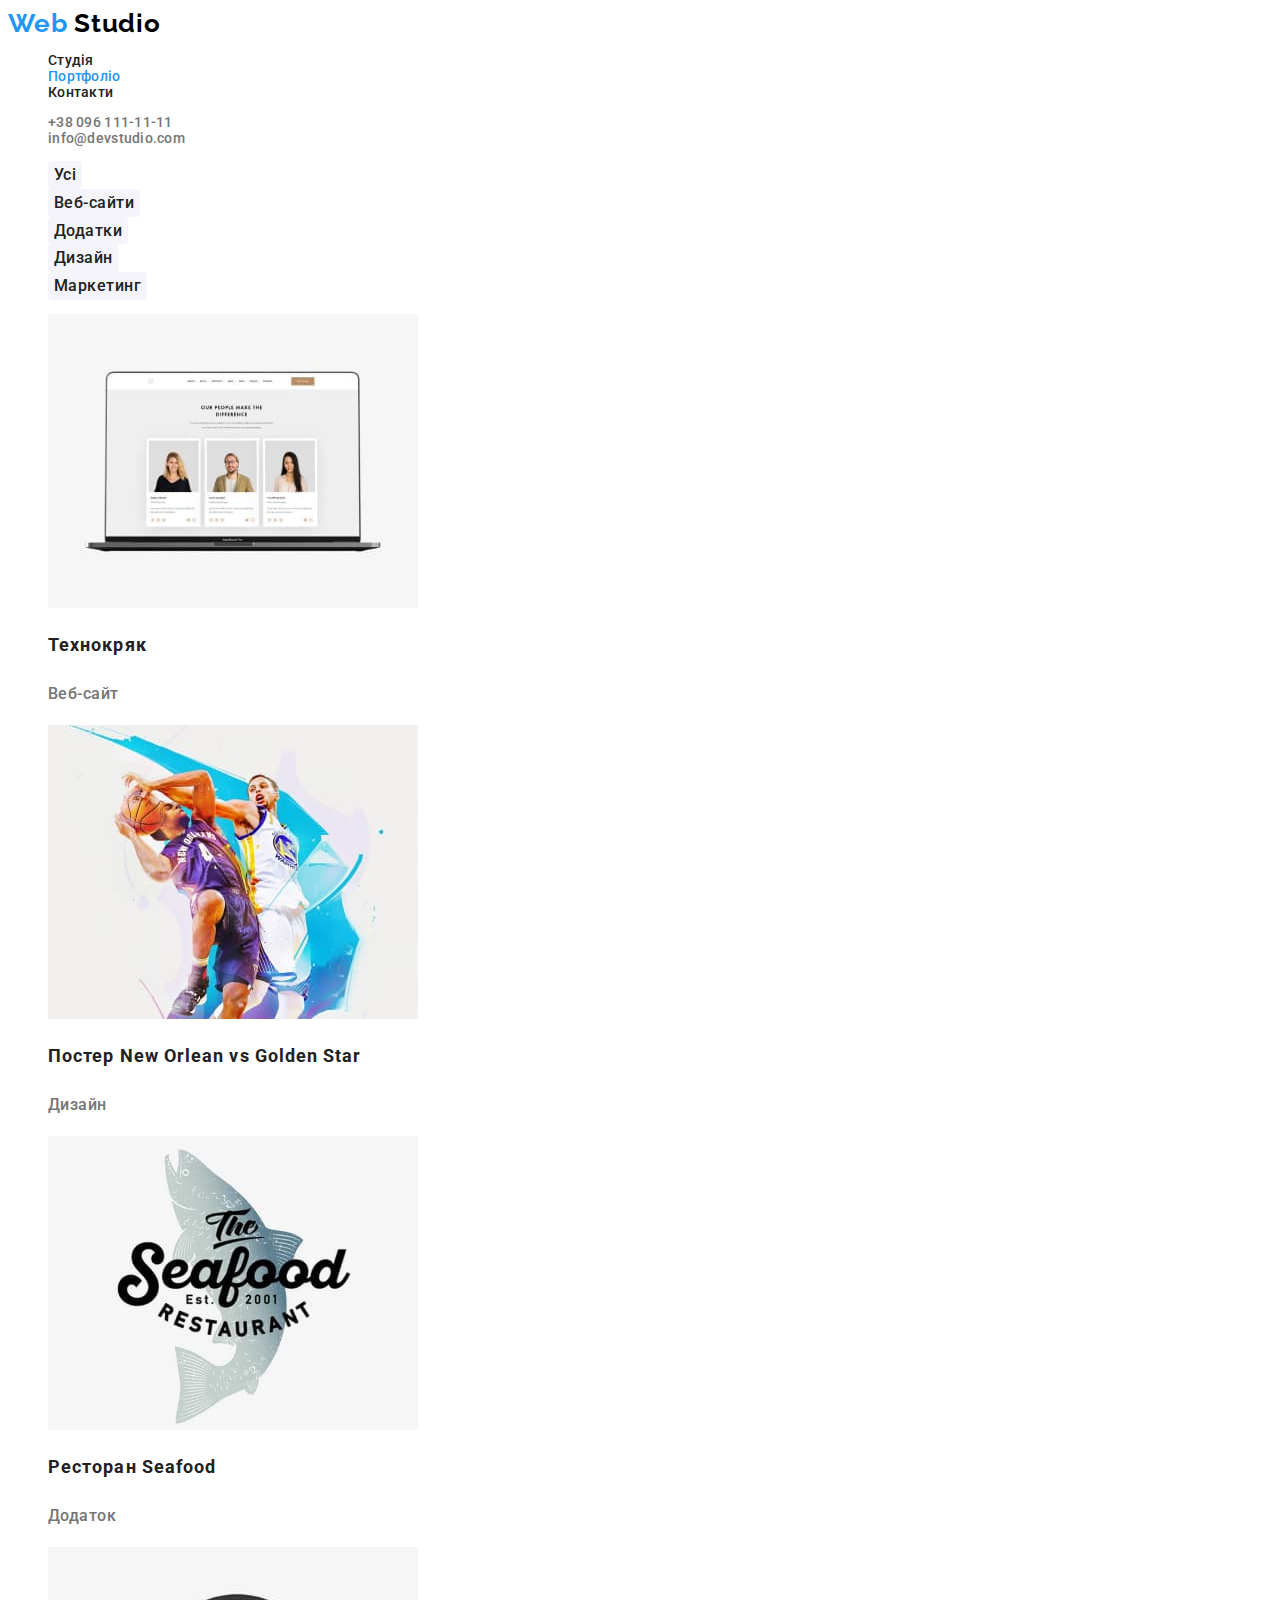
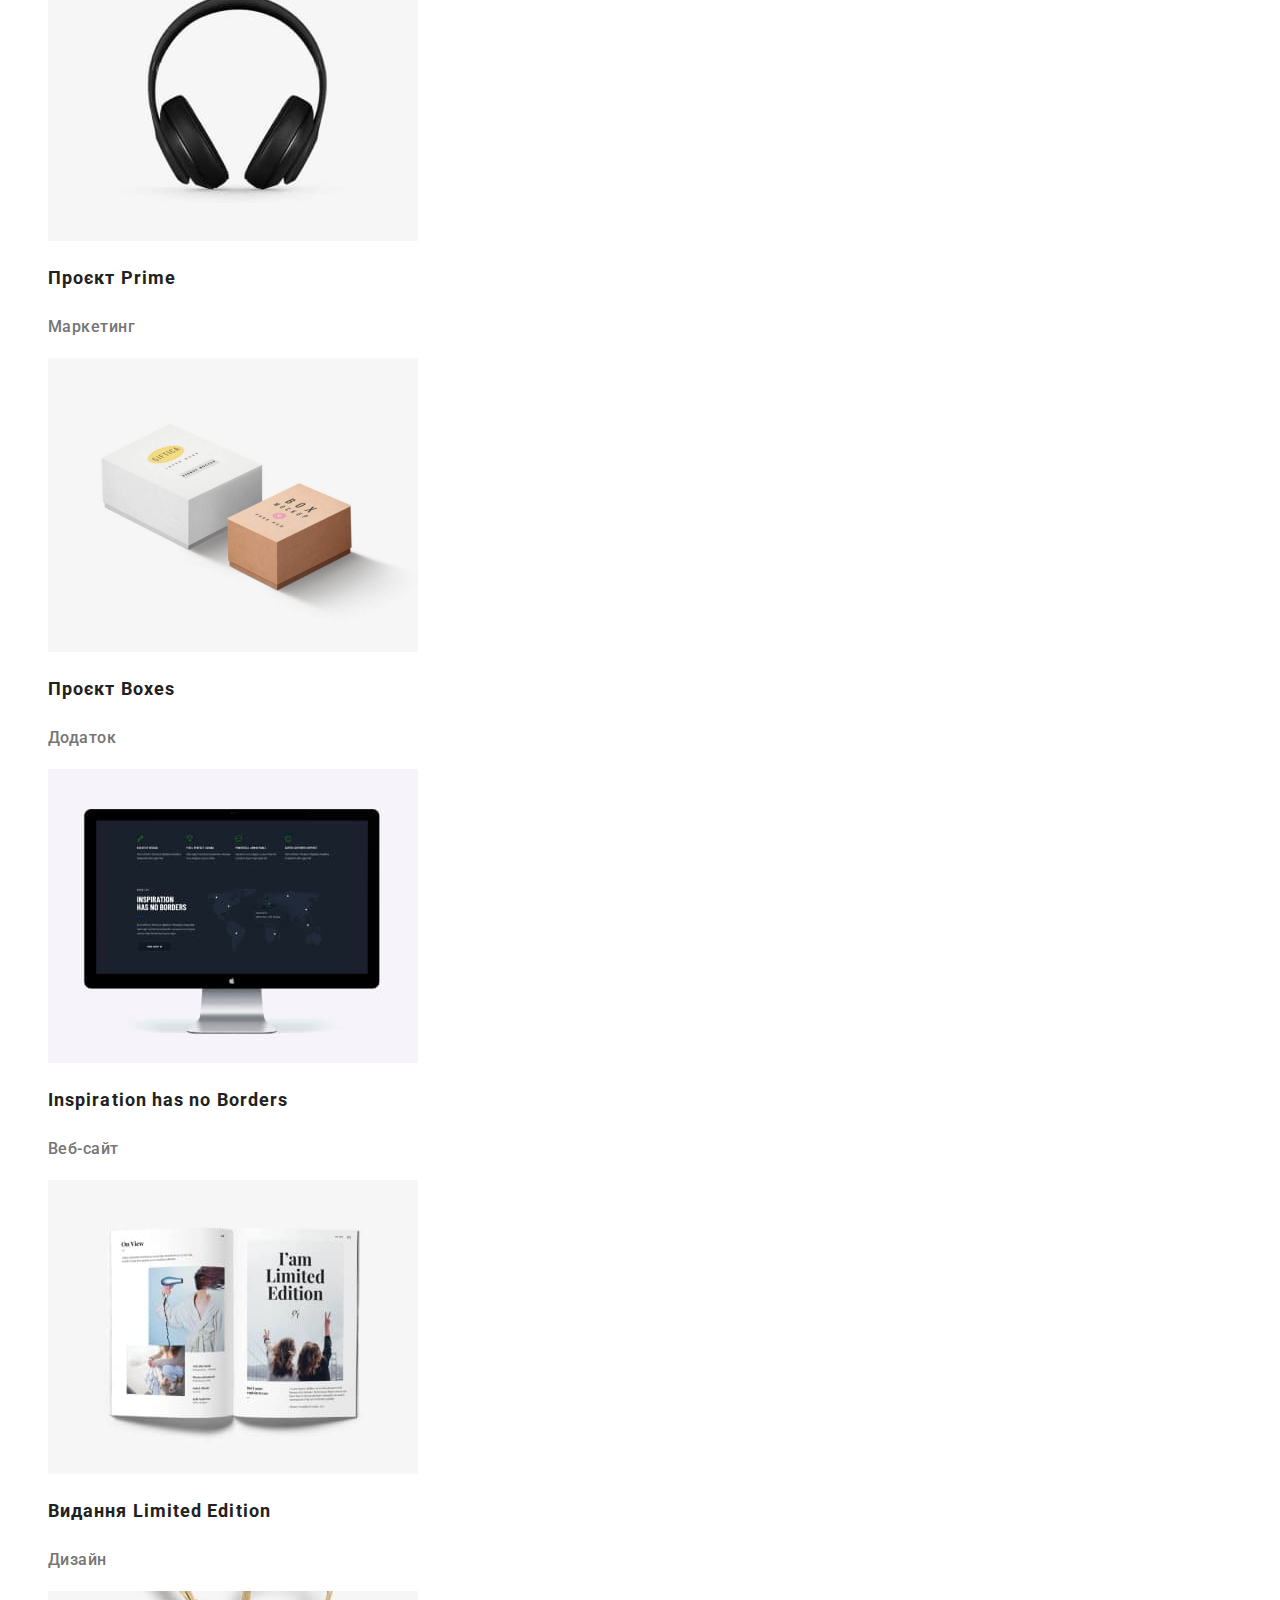
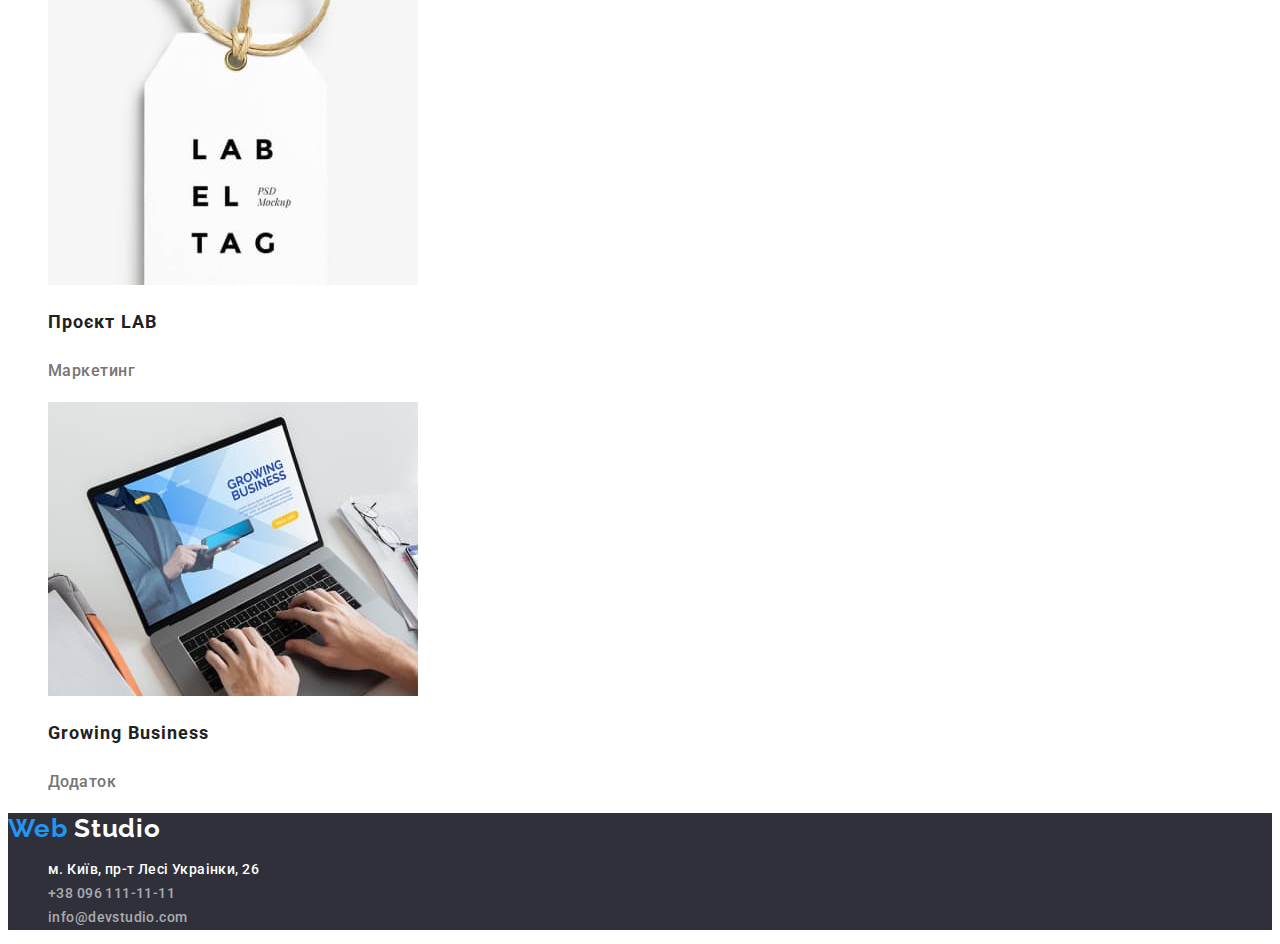
==== portfolio.html @ 2ae1aea3 "clone from hm-02" ====
<!DOCTYPE html>
<html lang="uk">
  <head>
    <meta charset="UTF-8" />
    <meta http-equiv="X-UA-Compatible" content="IE=edge" />
    <meta name="viewport" content="width=device-width, initial-scale=1.0" />
    <title>Portfolio</title>
    <link rel="preconnect" href="https://fonts.googleapis.com" />
    <link rel="preconnect" href="https://fonts.gstatic.com" crossorigin />
    <link
      href="https://fonts.googleapis.com/css2?family=Raleway:wght@700&family=Roboto:wght@400;500;700;900&display=swap"
      rel="stylesheet"
    />
    <link rel="stylesheet" href="./css/styles.css" />
  </head>

  <body>
    <!----------------------HEADER--------------------------------------------->
    <header class="header">
      <nav class="header-navigation">
        <a class="logo link" lang="en" href="./index.html">
          <span>Web</span>
          Studio
        </a>
        <ul class="header-list list">
          <li class="header-item">
            <a class="header-link link" href="./index.html">Студія</a>
          </li>
          <li class="header-item">
            <a class="header-link link current" href="./portfolio.html"
              >Портфоліо</a
            >
          </li>
          <li class="header-item">
            <a class="header-link link" href="#">Контакти</a>
          </li>
        </ul>
      </nav>
      <ul class="header-contacts list">
        <li class="header-item">
          <a class="header-tel link" href="tel:+380961111111"
            >+38 096 111-11-11</a
          >
        </li>
        <li class="header-item">
          <a class="header-mailto link" href="mailto:info@devstudio.com"
            >info@devstudio.com</a
          >
        </li>
      </ul>
    </header>

    <main class="prt-main">
      <!---------------------HERO------------------------------------->
      <section class="prt-hero">
        <h1 class="prt-hero-title">Перелік наших робіт</h1>
        <!--h1 - це неявний заголовок, його не має на макеті. Його буде скрито за допомогою CSS-->
        <ul class="prt-hero-list list">
          <li class="prt-hero-item">
            <button class="prt-hero-btn pointer" type="button">Усі</button>
          </li>

          <li>
            <button class="prt-hero-btn pointer" type="button">
              Веб-сайти
            </button>
          </li>

          <li>
            <button class="prt-hero-btn pointer" type="button">Додатки</button>
          </li>

          <li>
            <button class="prt-hero-btn pointer" type="button">Дизайн</button>
          </li>

          <li>
            <button class="prt-hero-btn pointer" type="button">
              Маркетинг
            </button>
          </li>
        </ul>
      </section>
      <!-----------------CASES---------------------------------->
      <section class="prt-cases">
        <ul class="prt-list list">
          <li class="prt-list-item">
            <img
              src="./images/website-tehno.jpg"
              width="370"
              alt="вебсайт технокряк"
            />
            <h2 class="prt-h2-style">Технокряк</h2>
            <p class="prt-p-style">Веб-сайт</p>
          </li>

          <li class="prt-list-item">
            <img
              src="./images/basketbol.jpg"
              width="370"
              alt="Постер New Orlean vs Golden Star"
            />
            <h2 class="prt-h2-style">Постер New Orlean vs Golden Star</h2>
            <p class="prt-p-style">Дизайн</p>
          </li>

          <li class="prt-list-item">
            <img
              src="./images/restaurant-seafood.jpg"
              width="370"
              alt="Ресторан Seafood"
            />
            <h2 class="prt-h2-style">Ресторан Seafood</h2>
            <p class="prt-p-style">Додаток</p>
          </li>

          <li class="prt-list-item">
            <img
              src="./images/project-prime.jpg"
              width="370"
              alt="Проєкт Prime"
            />
            <h2 class="prt-h2-style">Проєкт Prime</h2>
            <p class="prt-p-style">Маркетинг</p>
          </li>

          <li class="prt-list-item">
            <img
              src="./images/project-boxes.png"
              width="370"
              alt="Проєкт Boxes"
            />
            <h2 class="prt-h2-style">Проєкт Boxes</h2>
            <p class="prt-p-style">Додаток</p>
          </li>

          <li class="prt-list-item">
            <img
              src="./images/inspiration.jpg"
              width="370"
              alt="Inspiration has no Borders"
            />
            <h2 class="prt-h2-style">Inspiration has no Borders</h2>
            <p class="prt-p-style">Веб-сайт</p>
          </li>

          <li class="prt-list-item">
            <img
              src="./images/limited-edition.jpg"
              width="370"
              alt="Видання Limited Edition"
            />
            <h2 class="prt-h2-style">Видання Limited Edition</h2>
            <p class="prt-p-style">Дизайн</p>
          </li>

          <li class="prt-list-item">
            <img src="./images/project-lab.jpg" width="370" alt="Проєкт LAB" />
            <h2 class="prt-h2-style">Проєкт LAB</h2>
            <p class="prt-p-style">Маркетинг</p>
          </li>

          <li class="prt-list-item">
            <img
              src="./images/growing-business.jpg"
              width="370"
              alt="Growing Business"
            />
            <h2 class="prt-h2-style">Growing Business</h2>
            <p class="prt-p-style">Додаток</p>
          </li>
        </ul>
      </section>
    </main>
    <!---------------------FOOTER--------------------------------------------->
    <footer class="footer">
      <a class="logo link" lang="en" href="./index.html">
        <span>Web</span>
        Studio
      </a>
      <address class="address">
        <ul class="address-list list">
          <li class="address-item">
            <a
              class="address-map link"
              href="https://goo.gl/maps/CPtrU1FHBa2aNyZL9"
              target="_blank"
              rel="noopener noreferrer nofollow"
            >
              м. Київ, пр-т Лесі Украінки, 26
            </a>
          </li>

          <li class="address-contacts">
            <a class="address-tel link" href="tel:+380961111111"
              >+38 096 111-11-11</a
            >
          </li>
          <li class="address-contacts">
            <a class="address-mailto link" href="mailto:info@devstudio.com"
              >info@devstudio.com</a
            >
          </li>
        </ul>
      </address>
    </footer>
  </body>
</html>
---- css/styles.css ----
:root {
  --first-title-color: #ffffff;
  --header-link-color: #212121;
  --header-contacts-color: #757575;
  --btn-color: #ffffff;
  --btn-background: #2196f3;
  --second-title-color: #212121;
  --third-title-color: #212121;
  --text-color: #757575;
  --footer-logo-color: #ffffff;
  --prt-hero-btn-color: #212121;
  --prt-h2-style-color: #212121;
  --prt-p-style-color: #757575;
  --header-footer-hover-focus-color: #2196f3;
}

body {
  font-family: 'Roboto', sans-serif;
  font-weight: 500;
  font-size: 14px;
  line-height: 1.14;
  /*letter-spacing: 0.03em; 
  використання у body дає зміщення літер*/
}

/* ------------------------------------HEADER--------------------*/
.list {
  list-style: none;
}

.link {
  text-decoration: none;
}

.pointer {
  cursor: pointer;
}

.header-link:hover,
.header-tel:hover,
.header-mailto:hover,
.header-link:focus,
.header-tel:focus,
.header-mailto:focus,
.header-link.current {
  color: var(--header-footer-hover-focus-color);
} /*--без використання var(), оскільки в даному макеті
мають однаковий колір--*/

.logo {
  font-family: 'Raleway', sans-serif;
  font-weight: 700;
  font-size: 26px;
  line-height: 1.19;
  letter-spacing: 0.03em;
  color: #000000;
} /*--без використання var(), логоти лише один--*/

.logo span {
  color: #2196f3;
} /*--без використання var(), логотип лише один--*/

.header-tel,
.header-mailto {
  /* font-weight: 500;*/
  /* font-size: 14px;*/
  /*line-height: 1.14;*/
  letter-spacing: 0.02em;
  color: #757575;
} /*--без використання var(), тел. та ел.адреса по одному--*/

.header-link {
  /*  font-weight: 500;*/
  /* font-size: 14px;*/
  /*line-height: 1.14;*/
  letter-spacing: 0.02em;
  color: var(--header-link-color);
}
/* ------------------------------HERO------------------------------*/
.hero,
.footer {
  background: #2f303a;
} /*--без використання var() - один стиль і їх по одному в макеті--*/

.hero-title {
  font-weight: 900;
  font-size: 44px;
  line-height: 1.36;
  letter-spacing: 0.06em;
  text-transform: uppercase;
  color: var(--first-title-color);
}

.hero-btn {
  background: var(--btn-background);
  box-shadow: 0px 4px 4px rgba(0, 0, 0, 0.15);
  border-radius: 4px;
  font-family: 'Roboto', sans-serif;
  font-weight: 700;
  font-size: 16px;
  line-height: 1.88;
  display: flex;
  align-items: center;
  letter-spacing: 0.06em;
  color: var(--btn-color);
}
/* -------------------------------OUR ADVANTAGES--------------------*/
.advantages h2 {
  color: transparent;
  display: none;
}
.advantages-title {
  /*font-weight: 700;*/
  font-size: 14px;
  /*line-height: 1.14;*/
  letter-spacing: 0.03em;
  text-transform: uppercase;
  color: var(--third-title-color);
}
.advantages-text {
  /* font-size: 14px;*/
  line-height: 1.71;
  letter-spacing: 0.03em;
  color: var(--text-color);
}
/* ------------------------------------WHAT WE DO--------------------*/
.whatwedo-title {
  /*  font-weight: 700; */
  font-size: 36px;
  line-height: 1.16;
  letter-spacing: 0.03em;
  color: var(--second-title-color);
}
/* ------------------------------------TEAM--------------------------*/
.team-title {
  /* font-weight: 700; */
  font-size: 36px;
  line-height: 1.16;
  letter-spacing: 0.03em;
  color: var(--second-title-color);
}
.team-photo-title {
  font-weight: 500;
  font-size: 16px;
  line-height: 1.18;
  letter-spacing: 0.03em;
  color: var(--third-title-color);
}
.team-text {
  font-size: 16px;
  line-height: 1.18;
  letter-spacing: 0.03em;
  color: var(--text-color);
}
/* ------------------------------------FOOTER--------------------------*/

.footer > .logo {
  color: #ffffff; /*--без використання var(),
	кольор у footer відрізняється від кольору у header--*/
}

.address-map {
  font-style: normal;
  /*font-size: 14px;*/
  line-height: 1.71;
  letter-spacing: 0.03em;
  color: var(--footer-logo-color);
}
.address-tel,
.address-mailto {
  font-style: normal;
  /*font-size: 14px;*/
  line-height: 1.71;
  letter-spacing: 0.03em;
  color: rgba(255, 255, 255, 0.6);
  /*--без використання var(), кольор у footer 
  відрізняється від кольору header--*/
}

/* ------------------P--O--R--T--F--O--L--I--O--------------------------*/
/* ------------------------------HERO------------------------------*/
.prt-hero-title {
  color: transparent;
  display: none;
}

.prt-hero-btn {
  font-family: 'Roboto', sans-serif;
  font-weight: 500;
  font-size: 16px;
  line-height: 1.62;
  letter-spacing: 0.03em;
  color: #212121;
  background: #f5f4fa;
  border-radius: 4px;
  border: none;
}

.prt-hero-btn:hover,
.prt-hero-btn:focus {
  background: var(--btn-background);
  color: var(--btn-color);
}
.prt-h2-style {
  /* font-weight: 700;*/
  font-size: 18px;
  line-height: 2;
  letter-spacing: 0.06em;
  color: var(--prt-h2-style-color);
}
.prt-p-style {
  font-size: 16px;
  line-height: 1.88;
  letter-spacing: 0.03em;
  color: var(--prt-p-style-color);
}
.address-map:hover,
.address-tel:hover,
.address-mailto:hover,
.address-map:focus,
.address-tel:focus,
.address-mailto:focus {
  color: var(--header-footer-hover-focus-color);
}
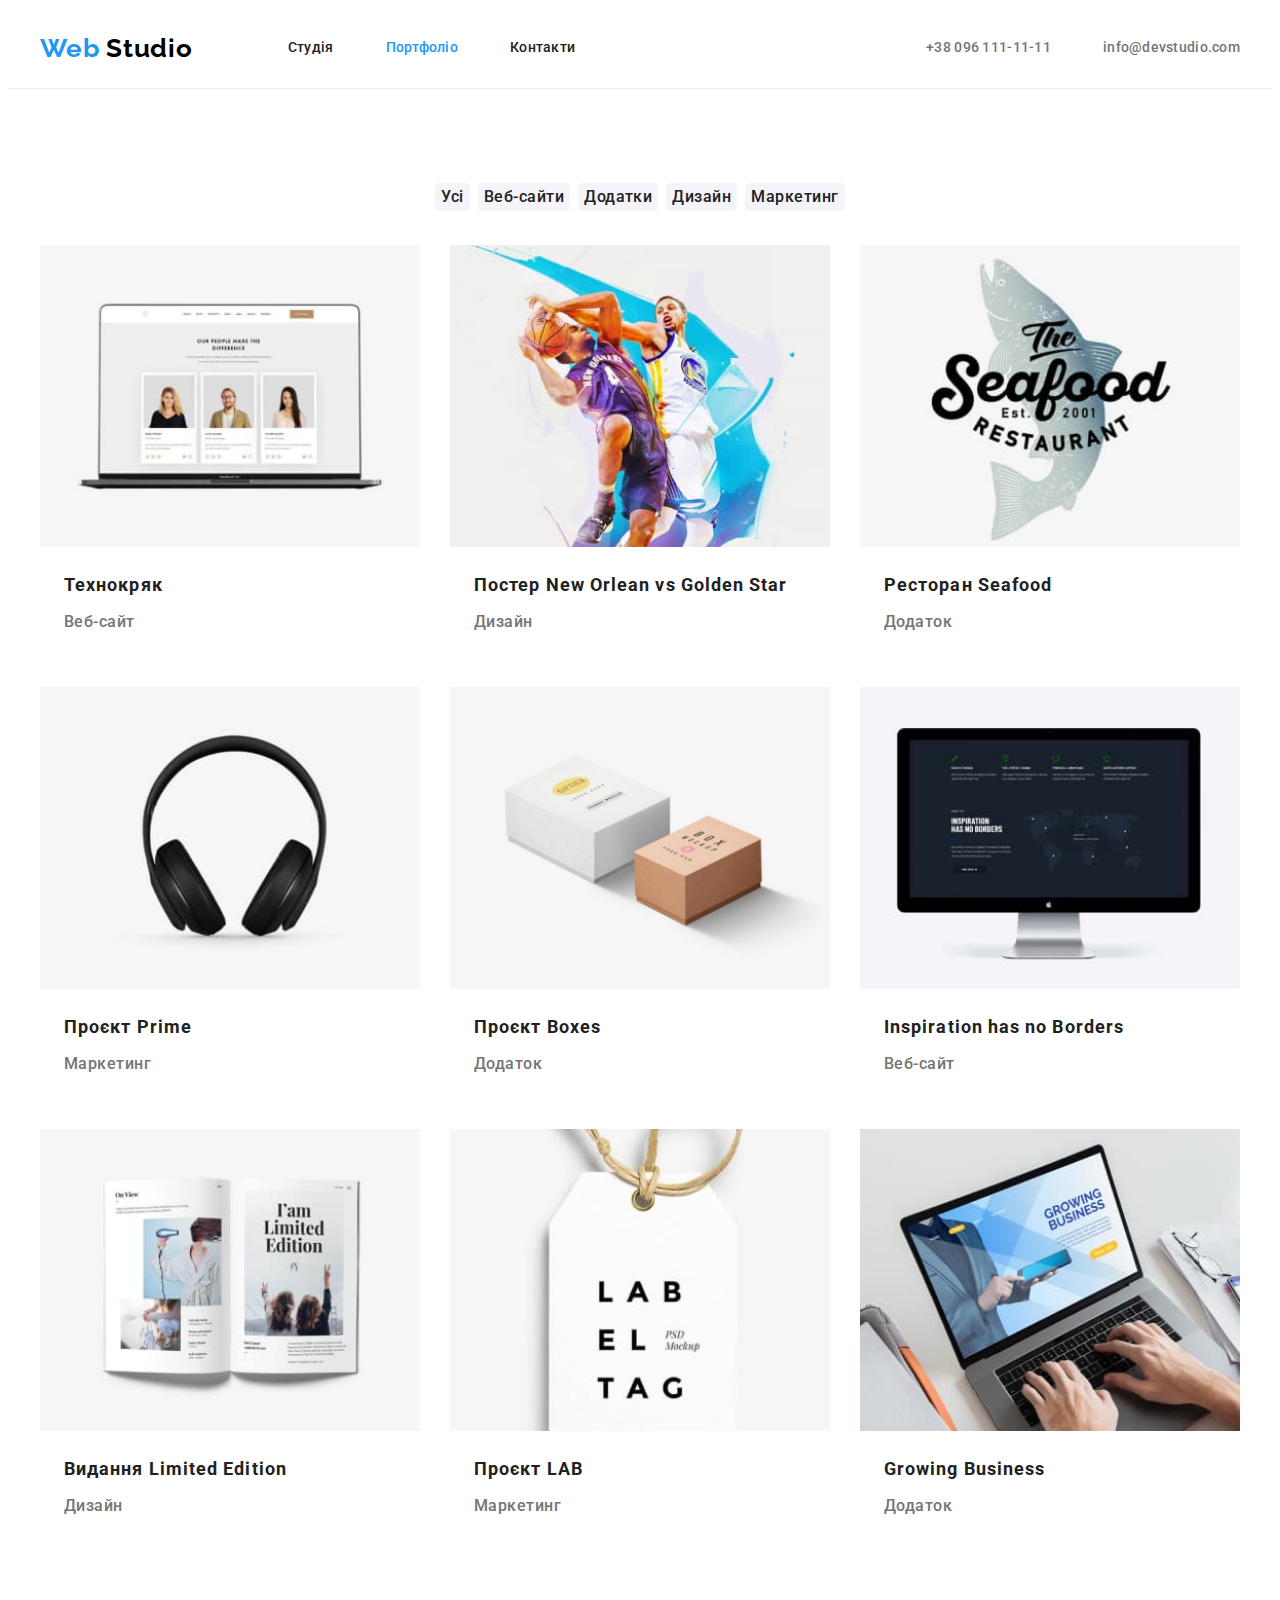
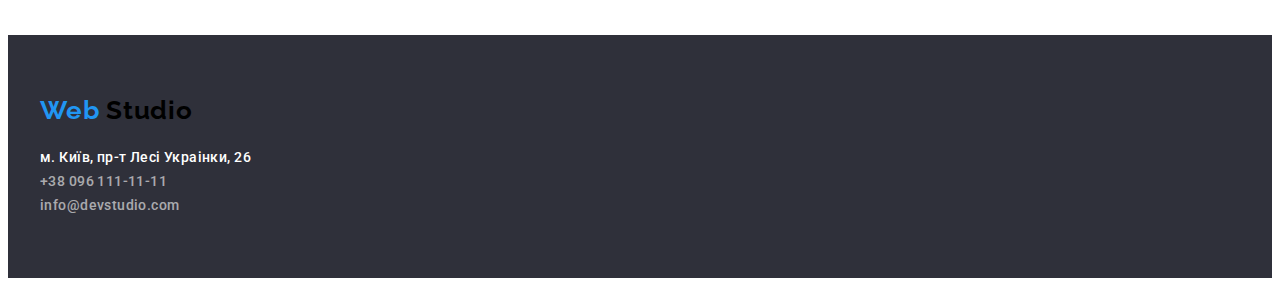
==== commit a7f311e0: "HW-03 done" ====
--- a/portfolio.html
+++ b/portfolio.html
@@ -1,208 +1,218 @@
 <!DOCTYPE html>
 <html lang="uk">
-  <head>
-    <meta charset="UTF-8" />
-    <meta http-equiv="X-UA-Compatible" content="IE=edge" />
-    <meta name="viewport" content="width=device-width, initial-scale=1.0" />
-    <title>Portfolio</title>
-    <link rel="preconnect" href="https://fonts.googleapis.com" />
-    <link rel="preconnect" href="https://fonts.gstatic.com" crossorigin />
-    <link
-      href="https://fonts.googleapis.com/css2?family=Raleway:wght@700&family=Roboto:wght@400;500;700;900&display=swap"
-      rel="stylesheet"
-    />
-    <link rel="stylesheet" href="./css/styles.css" />
-  </head>
-
-  <body>
-    <!----------------------HEADER--------------------------------------------->
-    <header class="header">
-      <nav class="header-navigation">
-        <a class="logo link" lang="en" href="./index.html">
-          <span>Web</span>
-          Studio
-        </a>
-        <ul class="header-list list">
-          <li class="header-item">
-            <a class="header-link link" href="./index.html">Студія</a>
-          </li>
-          <li class="header-item">
-            <a class="header-link link current" href="./portfolio.html"
-              >Портфоліо</a
-            >
-          </li>
-          <li class="header-item">
-            <a class="header-link link" href="#">Контакти</a>
-          </li>
-        </ul>
-      </nav>
-      <ul class="header-contacts list">
-        <li class="header-item">
-          <a class="header-tel link" href="tel:+380961111111"
-            >+38 096 111-11-11</a
-          >
-        </li>
-        <li class="header-item">
-          <a class="header-mailto link" href="mailto:info@devstudio.com"
-            >info@devstudio.com</a
-          >
-        </li>
-      </ul>
-    </header>
-
-    <main class="prt-main">
-      <!---------------------HERO------------------------------------->
-      <section class="prt-hero">
-        <h1 class="prt-hero-title">Перелік наших робіт</h1>
-        <!--h1 - це неявний заголовок, його не має на макеті. Його буде скрито за допомогою CSS-->
-        <ul class="prt-hero-list list">
-          <li class="prt-hero-item">
-            <button class="prt-hero-btn pointer" type="button">Усі</button>
-          </li>
-
-          <li>
-            <button class="prt-hero-btn pointer" type="button">
-              Веб-сайти
-            </button>
-          </li>
-
-          <li>
-            <button class="prt-hero-btn pointer" type="button">Додатки</button>
-          </li>
-
-          <li>
-            <button class="prt-hero-btn pointer" type="button">Дизайн</button>
-          </li>
-
-          <li>
-            <button class="prt-hero-btn pointer" type="button">
-              Маркетинг
-            </button>
-          </li>
-        </ul>
-      </section>
-      <!-----------------CASES---------------------------------->
-      <section class="prt-cases">
-        <ul class="prt-list list">
-          <li class="prt-list-item">
-            <img
-              src="./images/website-tehno.jpg"
-              width="370"
-              alt="вебсайт технокряк"
-            />
-            <h2 class="prt-h2-style">Технокряк</h2>
-            <p class="prt-p-style">Веб-сайт</p>
-          </li>
-
-          <li class="prt-list-item">
-            <img
-              src="./images/basketbol.jpg"
-              width="370"
-              alt="Постер New Orlean vs Golden Star"
-            />
-            <h2 class="prt-h2-style">Постер New Orlean vs Golden Star</h2>
-            <p class="prt-p-style">Дизайн</p>
-          </li>
-
-          <li class="prt-list-item">
-            <img
-              src="./images/restaurant-seafood.jpg"
-              width="370"
-              alt="Ресторан Seafood"
-            />
-            <h2 class="prt-h2-style">Ресторан Seafood</h2>
-            <p class="prt-p-style">Додаток</p>
-          </li>
-
-          <li class="prt-list-item">
-            <img
-              src="./images/project-prime.jpg"
-              width="370"
-              alt="Проєкт Prime"
-            />
-            <h2 class="prt-h2-style">Проєкт Prime</h2>
-            <p class="prt-p-style">Маркетинг</p>
-          </li>
-
-          <li class="prt-list-item">
-            <img
-              src="./images/project-boxes.png"
-              width="370"
-              alt="Проєкт Boxes"
-            />
-            <h2 class="prt-h2-style">Проєкт Boxes</h2>
-            <p class="prt-p-style">Додаток</p>
-          </li>
-
-          <li class="prt-list-item">
-            <img
-              src="./images/inspiration.jpg"
-              width="370"
-              alt="Inspiration has no Borders"
-            />
-            <h2 class="prt-h2-style">Inspiration has no Borders</h2>
-            <p class="prt-p-style">Веб-сайт</p>
-          </li>
-
-          <li class="prt-list-item">
-            <img
-              src="./images/limited-edition.jpg"
-              width="370"
-              alt="Видання Limited Edition"
-            />
-            <h2 class="prt-h2-style">Видання Limited Edition</h2>
-            <p class="prt-p-style">Дизайн</p>
-          </li>
-
-          <li class="prt-list-item">
-            <img src="./images/project-lab.jpg" width="370" alt="Проєкт LAB" />
-            <h2 class="prt-h2-style">Проєкт LAB</h2>
-            <p class="prt-p-style">Маркетинг</p>
-          </li>
-
-          <li class="prt-list-item">
-            <img
-              src="./images/growing-business.jpg"
-              width="370"
-              alt="Growing Business"
-            />
-            <h2 class="prt-h2-style">Growing Business</h2>
-            <p class="prt-p-style">Додаток</p>
-          </li>
-        </ul>
-      </section>
-    </main>
-    <!---------------------FOOTER--------------------------------------------->
-    <footer class="footer">
-      <a class="logo link" lang="en" href="./index.html">
-        <span>Web</span>
-        Studio
-      </a>
-      <address class="address">
-        <ul class="address-list list">
-          <li class="address-item">
-            <a
-              class="address-map link"
-              href="https://goo.gl/maps/CPtrU1FHBa2aNyZL9"
-              target="_blank"
-              rel="noopener noreferrer nofollow"
-            >
-              м. Київ, пр-т Лесі Украінки, 26
-            </a>
-          </li>
-
-          <li class="address-contacts">
-            <a class="address-tel link" href="tel:+380961111111"
-              >+38 096 111-11-11</a
-            >
-          </li>
-          <li class="address-contacts">
-            <a class="address-mailto link" href="mailto:info@devstudio.com"
-              >info@devstudio.com</a
-            >
-          </li>
-        </ul>
-      </address>
-    </footer>
-  </body>
+	<head>
+		<meta charset="UTF-8" />
+		<meta http-equiv="X-UA-Compatible" content="IE=edge" />
+		<meta name="viewport" content="width=device-width, initial-scale=1.0" />
+		<title>Portfolio</title>
+		<link rel="preconnect" href="https://fonts.googleapis.com" />
+		<link rel="preconnect" href="https://fonts.gstatic.com" crossorigin />
+		<link
+			href="https://fonts.googleapis.com/css2?family=Raleway:wght@700&family=Roboto:wght@400;500;700;900&display=swap"
+			rel="stylesheet"
+		/>
+		<link
+			rel="stylesheet"
+			href="https://cdnjs.cloudflare.com/ajax/libs/modern-normalize/1.1.0/modern-normalize.min.css"
+			integrity="sha512-wpPYUAdjBVSE4KJnH1VR1HeZfpl1ub8YT/NKx4PuQ5NmX2tKuGu6U/JRp5y+Y8XG2tV+wKQpNHVUX03MfMFn9Q=="
+			crossorigin="anonymous"
+			referrerpolicy="no-referrer"
+		/>
+		<link rel="stylesheet" href="./css/styles.css" />
+	</head>
+
+	<body>
+		<!----------HEADER------------->
+		<header class="header">
+			<div class="container">
+				<nav class="header-nav">
+					<a class="logo link" lang="en" href="./index.html">
+						<span>Web</span>
+						Studio
+					</a>
+					<ul class="header-list list">
+						<li class="item">
+							<a class="header-link link" href="./index.html">Студія</a>
+						</li>
+
+						<li class="item">
+							<a class="header-link link current" href="./portfolio.html">Портфоліо</a>
+						</li>
+
+						<li class="item">
+							<a class="header-link link" href="#">Контакти</a>
+						</li>
+					</ul>
+					<ul class="header-contacts list">
+						<li class="item">
+							<a class="header-tel link" href="tel:+380961111111">+38 096 111-11-11</a>
+						</li>
+
+						<li class="item">
+							<a class="header-mailto link" href="mailto:info@devstudio.com">info@devstudio.com</a>
+						</li>
+					</ul>
+				</nav>
+			</div>
+		</header>
+
+		<main class="prt-main">
+			<!----------HERO------------->
+			<div class="container">
+				<section class="prt-hero">
+					<h1 class="prt-hero-title visually-hidden">Перелік наших робіт</h1>
+					<!--h1 - це неявний заголовок, його не має на макеті. Його буде скрито за допомогою CSS-->
+					<ul class="prt-hero-list list">
+						<li class="item">
+							<button class="prt-hero-btn pointer" type="button">Усі</button>
+						</li>
+
+						<li class="item">
+							<button class="prt-hero-btn pointer" type="button">Веб-сайти</button>
+						</li>
+
+						<li class="item">
+							<button class="prt-hero-btn pointer" type="button">Додатки</button>
+						</li>
+
+						<li class="item">
+							<button class="prt-hero-btn pointer" type="button">Дизайн</button>
+						</li>
+
+						<li class="item">
+							<button class="prt-hero-btn pointer" type="button">Маркетинг</button>
+						</li>
+					</ul>
+				</section>
+			</div>
+
+			<!----------CASES------------>
+			<div class="container">
+				<section class="prt-cases">
+					<ul class="prt-list list">
+						<li class="item">
+							<div class="card-img">
+								<img src="./images/website-tehno.jpg" width="370" alt="вебсайт технокряк" />
+							</div>
+							<div class="card-footer">
+								<h2 class="second-title">Технокряк</h2>
+								<p class="text">Веб-сайт</p>
+							</div>
+						</li>
+
+						<li class="item">
+							<div class="card-img">
+								<img src="./images/basketbol.jpg" width="370" alt="Постер New Orlean vs Golden Star" />
+							</div>
+							<div class="card-footer">
+								<h2 class="second-title">Постер New Orlean vs Golden Star</h2>
+								<p class="text">Дизайн</p>
+							</div>
+						</li>
+
+						<li class="item">
+							<div class="card-img">
+								<img src="./images/restaurant-seafood.jpg" width="370" alt="Ресторан Seafood" />
+							</div>
+							<div class="card-footer">
+								<h2 class="second-title">Ресторан Seafood</h2>
+								<p class="text">Додаток</p>
+							</div>
+						</li>
+
+						<li class="item">
+							<div class="card-img">
+								<img src="./images/project-prime.jpg" width="370" alt="Проєкт Prime" />
+							</div>
+							<div class="div card-footer">
+								<h2 class="second-title">Проєкт Prime</h2>
+								<p class="text">Маркетинг</p>
+							</div>
+						</li>
+
+						<li class="item">
+							<div class="card-img">
+								<img src="./images/project-boxes.png" width="370" alt="Проєкт Boxes" />
+							</div>
+							<div class="card-footer">
+								<h2 class="second-title">Проєкт Boxes</h2>
+								<p class="text">Додаток</p>
+							</div>
+						</li>
+
+						<li class="item">
+							<div class="card-img">
+								<img src="./images/inspiration.jpg" width="370" alt="Inspiration has no Borders" />
+							</div>
+							<div class="card-footer">
+								<h2 class="second-title">Inspiration has no Borders</h2>
+								<p class="text">Веб-сайт</p>
+							</div>
+						</li>
+
+						<li class="item">
+							<div class="card-img">
+								<img src="./images/limited-edition.jpg" width="370" alt="Видання Limited Edition" />
+							</div>
+							<div class="card-footer">
+								<h2 class="second-title">Видання Limited Edition</h2>
+								<p class="text">Дизайн</p>
+							</div>
+						</li>
+
+						<li class="item">
+							<div class="card-img">
+								<img src="./images/project-lab.jpg" width="370" alt="Проєкт LAB" />
+							</div>
+							<div class="card-footer">
+								<h2 class="second-title">Проєкт LAB</h2>
+								<p class="text">Маркетинг</p>
+							</div>
+						</li>
+
+						<li class="item">
+							<div class="card-img">
+								<img src="./images/growing-business.jpg" width="370" alt="Growing Business" />
+							</div>
+							<div class="card-footer">
+								<h2 class="second-title">Growing Business</h2>
+								<p class="text">Додаток</p>
+							</div>
+						</li>
+					</ul>
+				</section>
+			</div>
+		</main>
+
+		<!---------- FOOTER ---------->
+		<footer class="footer">
+			<div class="container footer-style">
+				<a class="logo link" lang="en" href="./index.html">
+					<span>Web</span>
+					Studio
+				</a>
+				<address class="address">
+					<ul class="address-list list">
+						<li class="address-item">
+							<a
+								class="address-map link"
+								href="https://goo.gl/maps/CPtrU1FHBa2aNyZL9"
+								target="_blank"
+								rel="noopener noreferrer nofollow"
+							>
+								м. Київ, пр-т Лесі Украінки, 26
+							</a>
+						</li>
+
+						<li class="address-contacts">
+							<a class="address-tel link" href="tel:+380961111111">+38 096 111-11-11</a>
+						</li>
+						<li class="address-contacts">
+							<a class="address-mailto link" href="mailto:info@devstudio.com">info@devstudio.com</a>
+						</li>
+					</ul>
+				</address>
+			</div>
+		</footer>
+	</body>
 </html>
--- a/css/styles.css
+++ b/css/styles.css
@@ -1,39 +1,123 @@
+body {
+	font-family: "Roboto", sans-serif;
+	font-weight: 500;
+	font-size: 14px;
+	line-height: 1.14;
+	color: #212121;
+}
+
 :root {
-  --first-title-color: #ffffff;
-  --header-link-color: #212121;
-  --header-contacts-color: #757575;
-  --btn-color: #ffffff;
-  --btn-background: #2196f3;
-  --second-title-color: #212121;
-  --third-title-color: #212121;
-  --text-color: #757575;
-  --footer-logo-color: #ffffff;
-  --prt-hero-btn-color: #212121;
-  --prt-h2-style-color: #212121;
-  --prt-p-style-color: #757575;
-  --header-footer-hover-focus-color: #2196f3;
-}
-
-body {
-  font-family: 'Roboto', sans-serif;
-  font-weight: 500;
-  font-size: 14px;
-  line-height: 1.14;
-  /*letter-spacing: 0.03em; 
-  використання у body дає зміщення літер*/
-}
-
-/* ------------------------------------HEADER--------------------*/
+	--first-title-color: #ffffff;
+	--header-contacts-color: #757575;
+	--btn-color: #ffffff;
+	--btn-background: #2196f3;
+	--text-color: #757575;
+	--footer-logo-color: #ffffff;
+	--prt-hero-btn-color: #212121;
+	--header-footer-hover-focus-color: #2196f3;
+	--prt-list-gap: 30px;
+}
+
+/*------------- UTILITIES ----------*/
 .list {
-  list-style: none;
+	list-style: none;
+	margin: 0;
+	padding: 0;
 }
 
 .link {
-  text-decoration: none;
+	text-decoration: none;
 }
 
 .pointer {
-  cursor: pointer;
+	cursor: pointer;
+}
+
+/* .visually-hidden - приховує невидимий контент - h2 */
+.visually-hidden {
+	position: absolute;
+	width: 1px;
+	height: 1px;
+	margin: -1px;
+	border: 0;
+	padding: 0;
+	white-space: nowrap;
+	clip-path: inset(100%);
+	clip: rect(0 0 0 0);
+	overflow: hidden;
+}
+
+h1,
+h2,
+h3,
+p {
+	margin-top: 0;
+	margin-bottom: 0;
+}
+
+img {
+	display: block;
+	width: 100%;
+	height: auto;
+}
+
+.container {
+	margin-left: auto;
+	margin-right: auto;
+	padding-left: 15px;
+	padding-right: 15px;
+
+	width: 1200px;
+}
+
+.section {
+	padding-top: 94px;
+}
+
+.centered {
+	text-align: center;
+}
+
+/* ---------- HEADER ----------*/
+
+/* .item * {
+	outline: 2px solid tomato;
+} */
+
+.header-list {
+	display: flex;
+	margin-left: 95px;
+}
+
+/* .header-list .item:not(:last-child) {
+  margin-right: 52px;
+/* }
+
+/* нижче oldschool variant */
+.header-list .item + .item {
+	margin-left: 52px;
+}
+
+.header-contacts {
+	display: flex;
+	margin-left: auto;
+}
+
+.header-contacts .item + .item {
+	margin-left: 52px;
+}
+
+.header-contacts > .item {
+	display: block;
+	padding-top: 10px;
+	padding-bottom: 10px;
+}
+
+.header-nav {
+	display: flex;
+	align-items: center;
+
+	height: 80px;
 }
 
 .header-link:hover,
@@ -43,182 +127,285 @@
 .header-tel:focus,
 .header-mailto:focus,
 .header-link.current {
-  color: var(--header-footer-hover-focus-color);
-} /*--без використання var(), оскільки в даному макеті
-мають однаковий колір--*/
+	color: var(--header-footer-hover-focus-color);
+}
 
 .logo {
-  font-family: 'Raleway', sans-serif;
-  font-weight: 700;
-  font-size: 26px;
-  line-height: 1.19;
-  letter-spacing: 0.03em;
-  color: #000000;
-} /*--без використання var(), логоти лише один--*/
+	font-family: "Raleway", sans-serif;
+	font-weight: 700;
+	font-size: 26px;
+	line-height: 1.19;
+	letter-spacing: 0.03em;
+	color: #000000;
+}
 
 .logo span {
-  color: #2196f3;
-} /*--без використання var(), логотип лише один--*/
+	color: #2196f3;
+}
 
 .header-tel,
 .header-mailto {
-  /* font-weight: 500;*/
-  /* font-size: 14px;*/
-  /*line-height: 1.14;*/
-  letter-spacing: 0.02em;
-  color: #757575;
-} /*--без використання var(), тел. та ел.адреса по одному--*/
+	letter-spacing: 0.02em;
+	color: #757575;
+}
 
 .header-link {
-  /*  font-weight: 500;*/
-  /* font-size: 14px;*/
-  /*line-height: 1.14;*/
-  letter-spacing: 0.02em;
-  color: var(--header-link-color);
-}
-/* ------------------------------HERO------------------------------*/
+	display: block;
+	padding-top: 10px;
+	padding-bottom: 10px;
+
+	letter-spacing: 0.02em;
+	color: #212121;
+}
+
+.header {
+	border-bottom: 1px solid #ececec;
+}
+
+/* ---------- HERO ----------*/
+.hero {
+	text-align: center;
+	padding-top: 200px;
+	padding-bottom: 200px;
+
+	height: 600px;
+	margin: 0 auto;
+}
+
 .hero,
 .footer {
-  background: #2f303a;
-} /*--без використання var() - один стиль і їх по одному в макеті--*/
+	background: #2f303a;
+}
 
 .hero-title {
-  font-weight: 900;
-  font-size: 44px;
-  line-height: 1.36;
-  letter-spacing: 0.06em;
-  text-transform: uppercase;
-  color: var(--first-title-color);
+	margin-bottom: 45px;
+	padding-left: 280px;
+	padding-right: 280px;
+
+	font-weight: 900;
+	font-size: 44px;
+	line-height: 1.36;
+	letter-spacing: 0.06em;
+	text-transform: uppercase;
+	color: var(--first-title-color);
 }
 
 .hero-btn {
-  background: var(--btn-background);
-  box-shadow: 0px 4px 4px rgba(0, 0, 0, 0.15);
-  border-radius: 4px;
-  font-family: 'Roboto', sans-serif;
-  font-weight: 700;
-  font-size: 16px;
-  line-height: 1.88;
-  display: flex;
-  align-items: center;
-  letter-spacing: 0.06em;
-  color: var(--btn-color);
-}
-/* -------------------------------OUR ADVANTAGES--------------------*/
-.advantages h2 {
-  color: transparent;
-  display: none;
-}
+	background: var(--btn-background);
+	color: var(--btn-color);
+
+	font-family: "Roboto", sans-serif;
+	font-weight: 700;
+	font-size: 16px;
+	line-height: 1.88;
+	letter-spacing: 0.06em;
+	border-radius: 4px;
+	box-shadow: 0px 4px 4px rgba(0, 0, 0, 0.15);
+}
+
+/* ----------OUR ADVANTAGES-----*/
+.advantages-list {
+	display: flex;
+}
+
+.advantages-list .item + .item {
+	margin-left: 25px;
+}
+
 .advantages-title {
-  /*font-weight: 700;*/
-  font-size: 14px;
-  /*line-height: 1.14;*/
-  letter-spacing: 0.03em;
-  text-transform: uppercase;
-  color: var(--third-title-color);
-}
+	margin-bottom: 20px;
+
+	font-weight: 700;
+	font-size: 14px;
+	/*line-height: 1.14;*/
+	letter-spacing: 0.03em;
+	text-transform: uppercase;
+}
+
 .advantages-text {
-  /* font-size: 14px;*/
-  line-height: 1.71;
-  letter-spacing: 0.03em;
-  color: var(--text-color);
-}
-/* ------------------------------------WHAT WE DO--------------------*/
+	margin-bottom: 0;
+
+	color: var(--text-color);
+	line-height: 1.71;
+	letter-spacing: 0.03em;
+}
+
+/* ----------WHAT WE DO----------*/
+.whatwedo-list {
+	display: flex;
+	justify-content: space-between;
+}
+
 .whatwedo-title {
-  /*  font-weight: 700; */
-  font-size: 36px;
-  line-height: 1.16;
-  letter-spacing: 0.03em;
-  color: var(--second-title-color);
-}
-/* ------------------------------------TEAM--------------------------*/
+	margin-bottom: 30px;
+
+	font-weight: 700;
+	font-size: 36px;
+	line-height: 1.16;
+	letter-spacing: 0.03em;
+}
+
+/* ---------- TEAM ----------*/
 .team-title {
-  /* font-weight: 700; */
-  font-size: 36px;
-  line-height: 1.16;
-  letter-spacing: 0.03em;
-  color: var(--second-title-color);
-}
-.team-photo-title {
-  font-weight: 500;
-  font-size: 16px;
-  line-height: 1.18;
-  letter-spacing: 0.03em;
-  color: var(--third-title-color);
-}
-.team-text {
-  font-size: 16px;
-  line-height: 1.18;
-  letter-spacing: 0.03em;
-  color: var(--text-color);
-}
-/* ------------------------------------FOOTER--------------------------*/
-
+	margin-bottom: 30px;
+	padding-top: 100px;
+
+	font-weight: 700;
+	font-size: 36px;
+	line-height: 1.16;
+	letter-spacing: 0.03em;
+}
+
+.team-list {
+	display: flex;
+}
+
+.team-list .item {
+	width: 270px;
+}
+
+.team-list > .item + .item {
+	margin-left: 30px;
+}
+
+.team-list .card-footer {
+	text-align: center;
+}
+
+.team-list .third-title {
+	margin-top: 30px;
+	margin-bottom: 10px;
+
+	font-weight: 500;
+	font-size: 16px;
+	line-height: 1.18;
+	letter-spacing: 0.03em;
+}
+
+.team-list .text {
+	padding-bottom: 30px;
+
+	font-size: 16px;
+	line-height: 1.18;
+	letter-spacing: 0.03em;
+	color: var(--text-color);
+}
+
+.team-list .card-img {
+	background: #ffffff;
+	box-shadow: 0px 1px 3px rgba(0, 0, 0, 0.12), 0px 1px 1px rgba(0, 0, 0, 0.14), 0px 2px 1px rgba(0, 0, 0, 0.2);
+}
+.team {
+	padding-bottom: 94px;
+}
+
+/* ---------- FOOTER ----------*/
 .footer > .logo {
-  color: #ffffff; /*--без використання var(),
-	кольор у footer відрізняється від кольору у header--*/
+	color: #ffffff;
 }
 
 .address-map {
-  font-style: normal;
-  /*font-size: 14px;*/
-  line-height: 1.71;
-  letter-spacing: 0.03em;
-  color: var(--footer-logo-color);
-}
+	font-style: normal;
+	/*font-size: 14px;*/
+	line-height: 1.71;
+	letter-spacing: 0.03em;
+	color: var(--footer-logo-color);
+}
+
 .address-tel,
 .address-mailto {
-  font-style: normal;
-  /*font-size: 14px;*/
-  line-height: 1.71;
-  letter-spacing: 0.03em;
-  color: rgba(255, 255, 255, 0.6);
-  /*--без використання var(), кольор у footer 
-  відрізняється від кольору header--*/
-}
-
-/* ------------------P--O--R--T--F--O--L--I--O--------------------------*/
-/* ------------------------------HERO------------------------------*/
-.prt-hero-title {
-  color: transparent;
-  display: none;
+	font-style: normal;
+	/*font-size: 14px;*/
+	line-height: 1.71;
+	letter-spacing: 0.03em;
+	color: rgba(255, 255, 255, 0.6);
+}
+
+.footer-style {
+	padding-top: 60px;
+	padding-bottom: 60px;
+}
+.footer .address {
+	margin-top: 20px;
+}
+/* ---------- P--O--R--T--F--O--L--I--O ----------*/
+/*---------- HERO ----------*/
+.prt-hero-list {
+	display: flex;
+	justify-content: center;
+	margin-bottom: 34px;
+}
+
+.prt-hero-list .item + .item {
+	margin-left: 8px;
+}
+.prt-hero {
+	padding-top: 94px;
 }
 
 .prt-hero-btn {
-  font-family: 'Roboto', sans-serif;
-  font-weight: 500;
-  font-size: 16px;
-  line-height: 1.62;
-  letter-spacing: 0.03em;
-  color: #212121;
-  background: #f5f4fa;
-  border-radius: 4px;
-  border: none;
+	font-family: "Roboto", sans-serif;
+	font-weight: 500;
+	font-size: 16px;
+	line-height: 1.62;
+	letter-spacing: 0.03em;
+	color: var(--prt-hero-btn-color);
+	background: #f5f4fa;
+	border-radius: 4px;
+	border: none;
 }
 
 .prt-hero-btn:hover,
 .prt-hero-btn:focus {
-  background: var(--btn-background);
-  color: var(--btn-color);
-}
-.prt-h2-style {
-  /* font-weight: 700;*/
-  font-size: 18px;
-  line-height: 2;
-  letter-spacing: 0.06em;
-  color: var(--prt-h2-style-color);
-}
-.prt-p-style {
-  font-size: 16px;
-  line-height: 1.88;
-  letter-spacing: 0.03em;
-  color: var(--prt-p-style-color);
-}
+	background: var(--btn-background);
+	color: var(--btn-color);
+}
+
+/*---------- CASES ----------*/
+.prt-list {
+	display: flex;
+	flex-wrap: wrap;
+	margin-left: calc(-1 * var(--prt-list-gap));
+	margin-top: calc(-1 * var(--prt-list-gap));
+}
+
+.prt-list > .item {
+	flex-basis: calc(100% / 3 - 30px);
+	margin-left: var(--prt-list-gap);
+	margin-top: var(--prt-list-gap);
+}
+
+.prt-list .second-title {
+	margin-bottom: 4px;
+	font-weight: 700;
+	font-size: 18px;
+	line-height: 2;
+	letter-spacing: 0.06em;
+}
+
+.prt-list .text {
+	font-size: 16px;
+	line-height: 1.88;
+	letter-spacing: 0.03em;
+	color: var(--text-color);
+}
+
+.prt-list .card-footer {
+	padding-top: 20px;
+	padding-right: 24px;
+	padding-bottom: 20px;
+	padding-left: 24px;
+}
+
+.prt-cases {
+	padding-bottom: 94px;
+}
+/* ----------FOOTER -----*/
 .address-map:hover,
 .address-tel:hover,
 .address-mailto:hover,
 .address-map:focus,
 .address-tel:focus,
 .address-mailto:focus {
-  color: var(--header-footer-hover-focus-color);
-}
+	color: var(--header-footer-hover-focus-color);
+}
